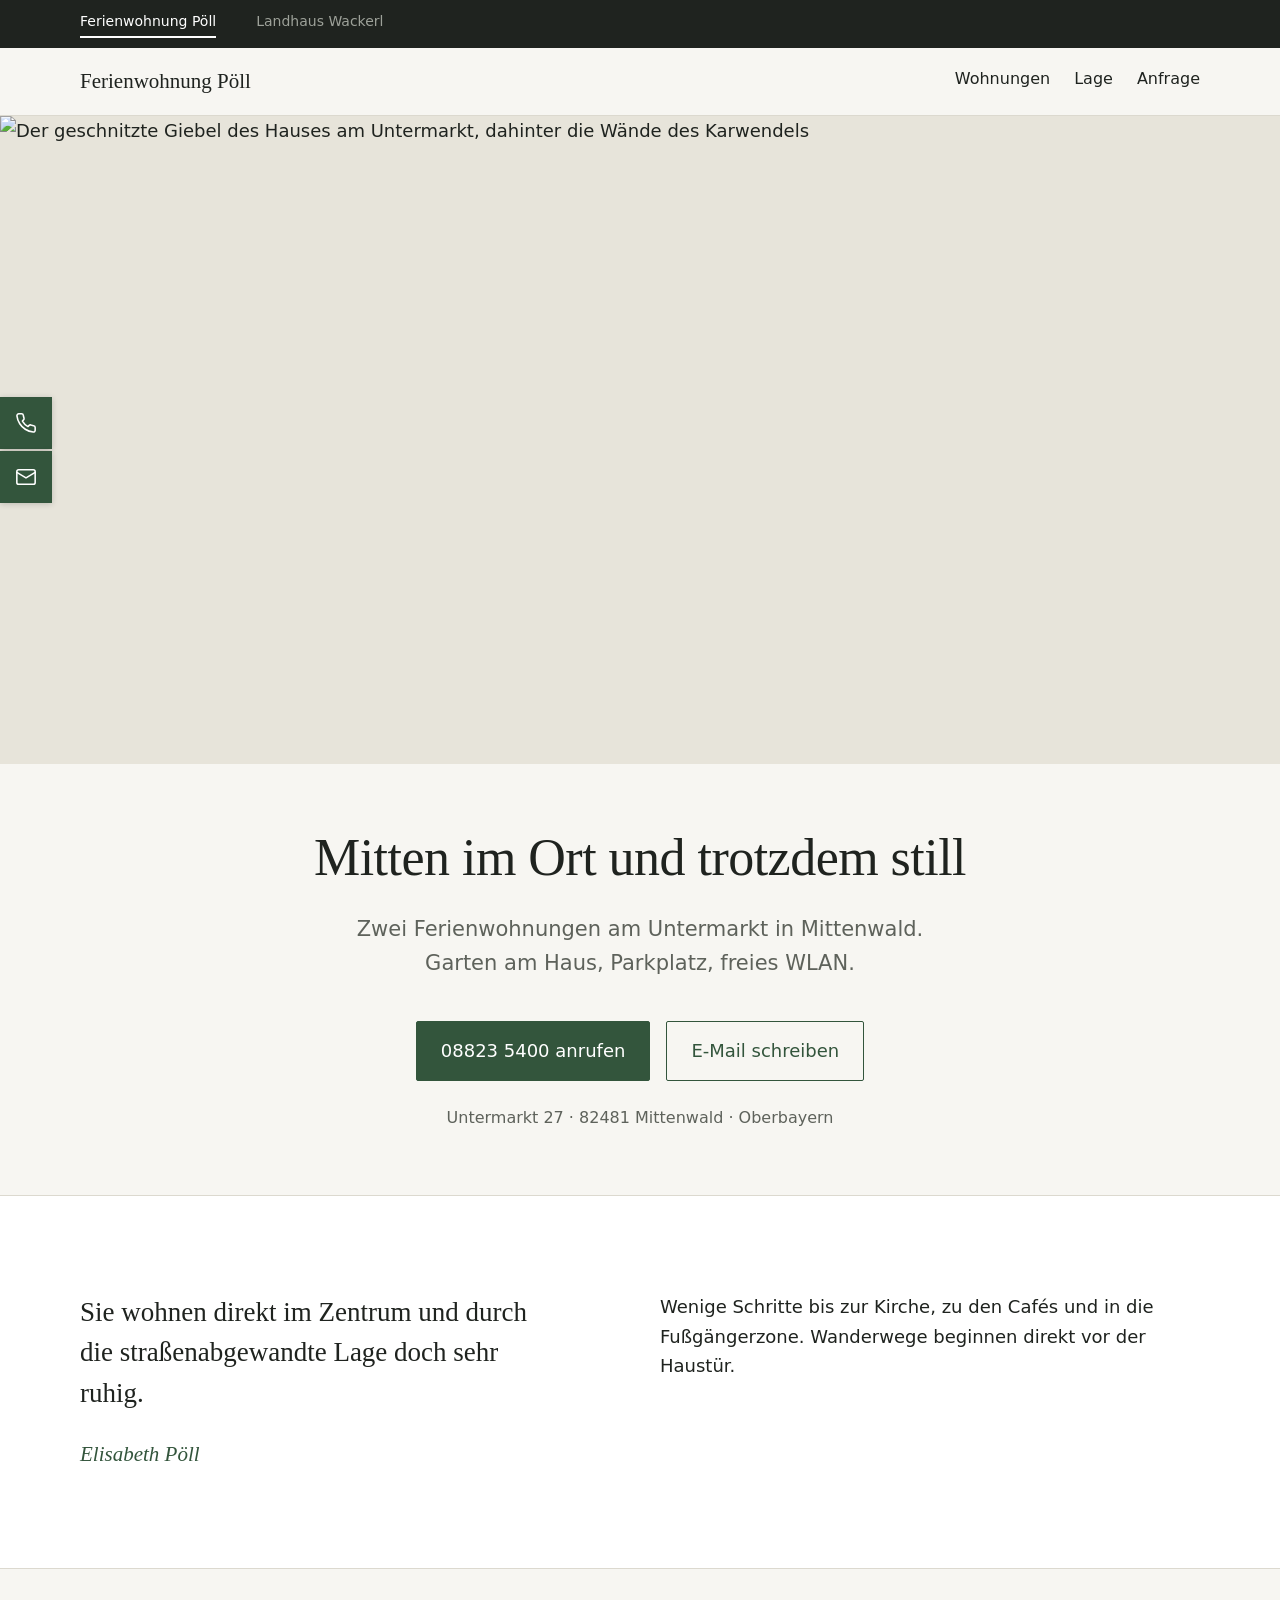
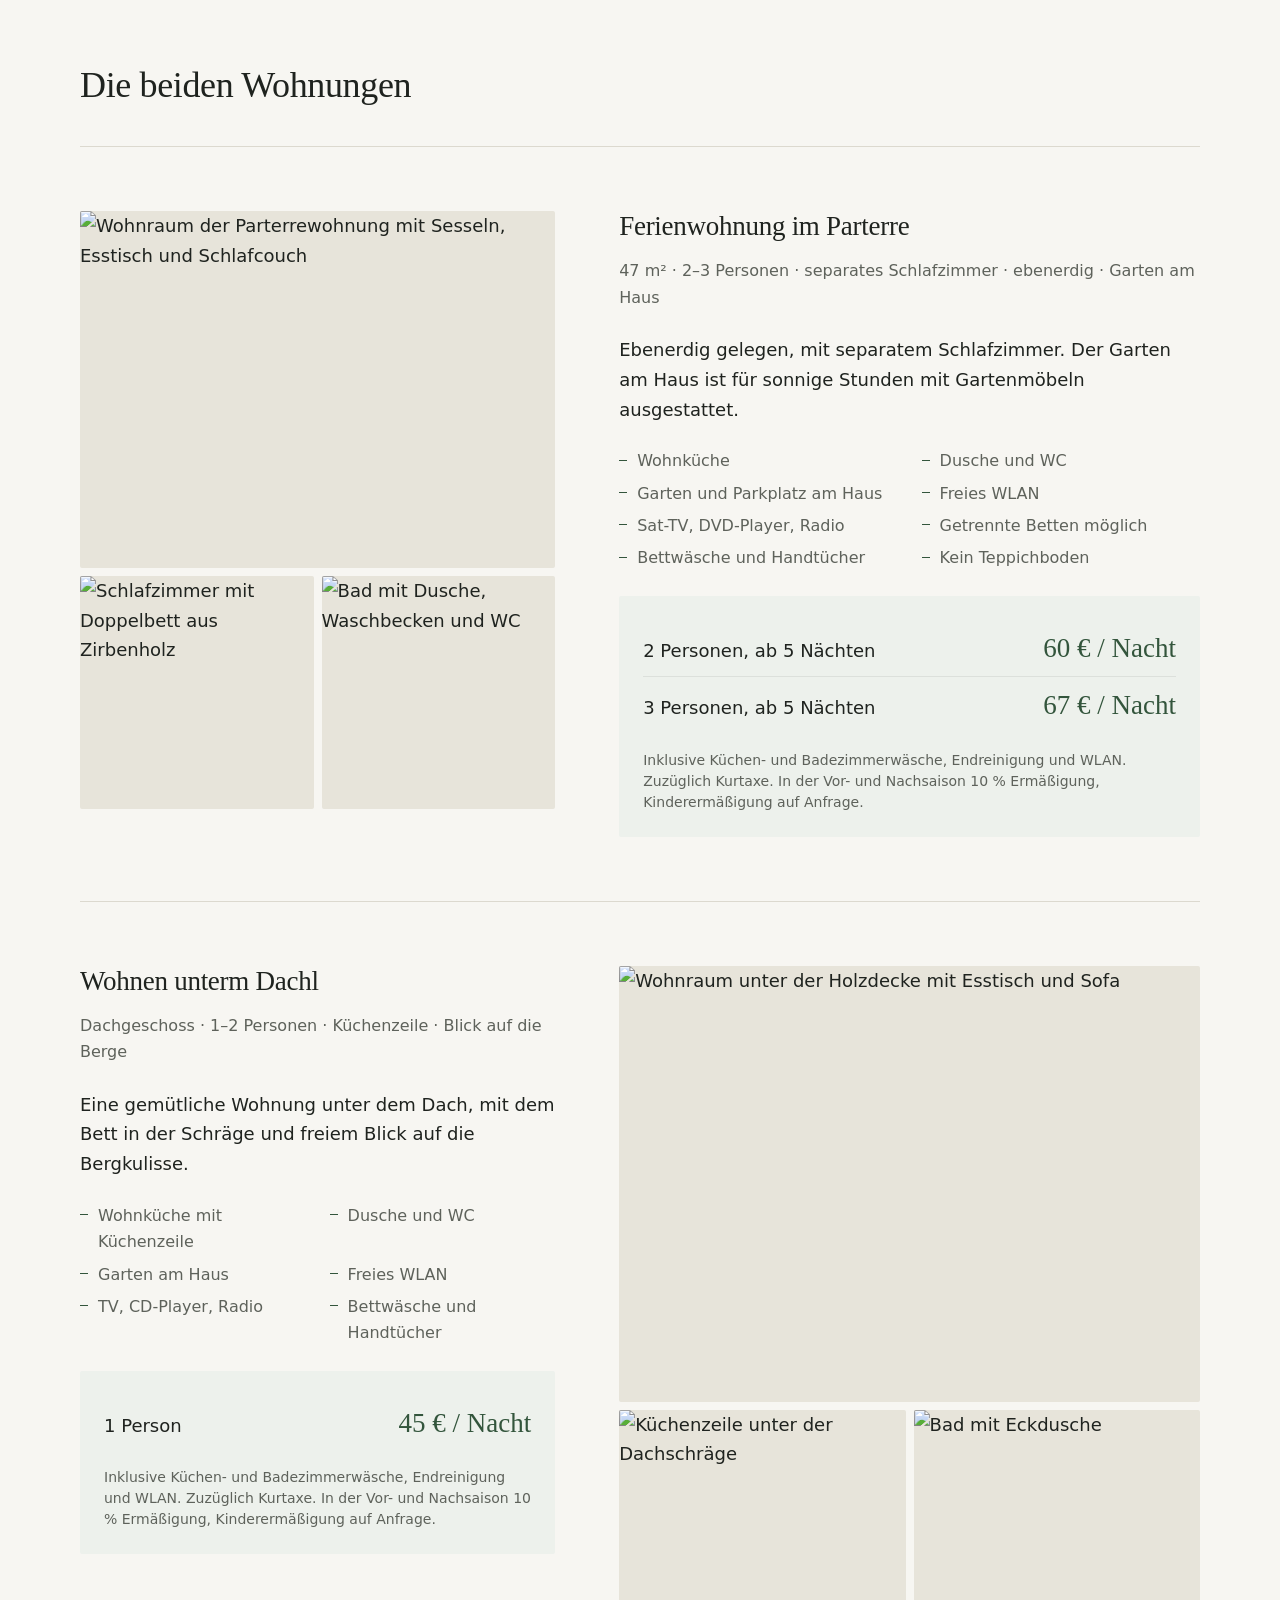
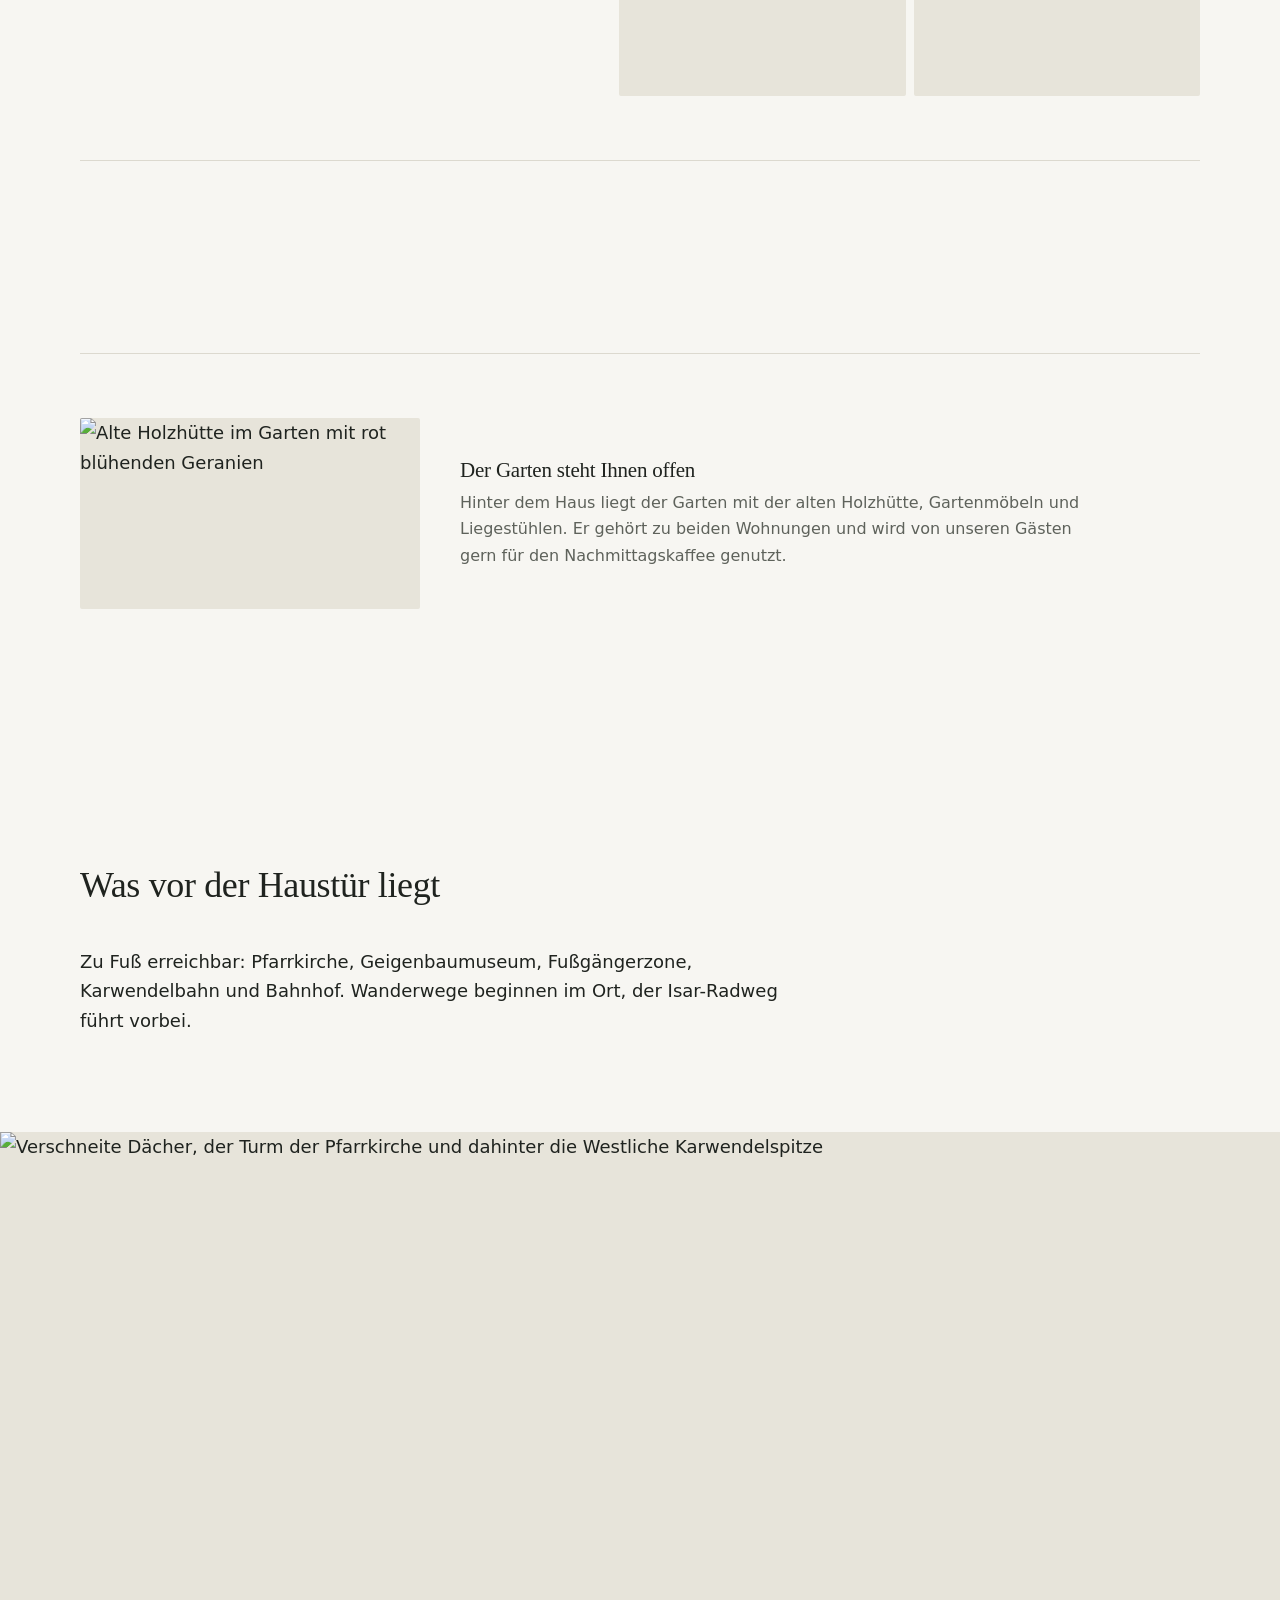
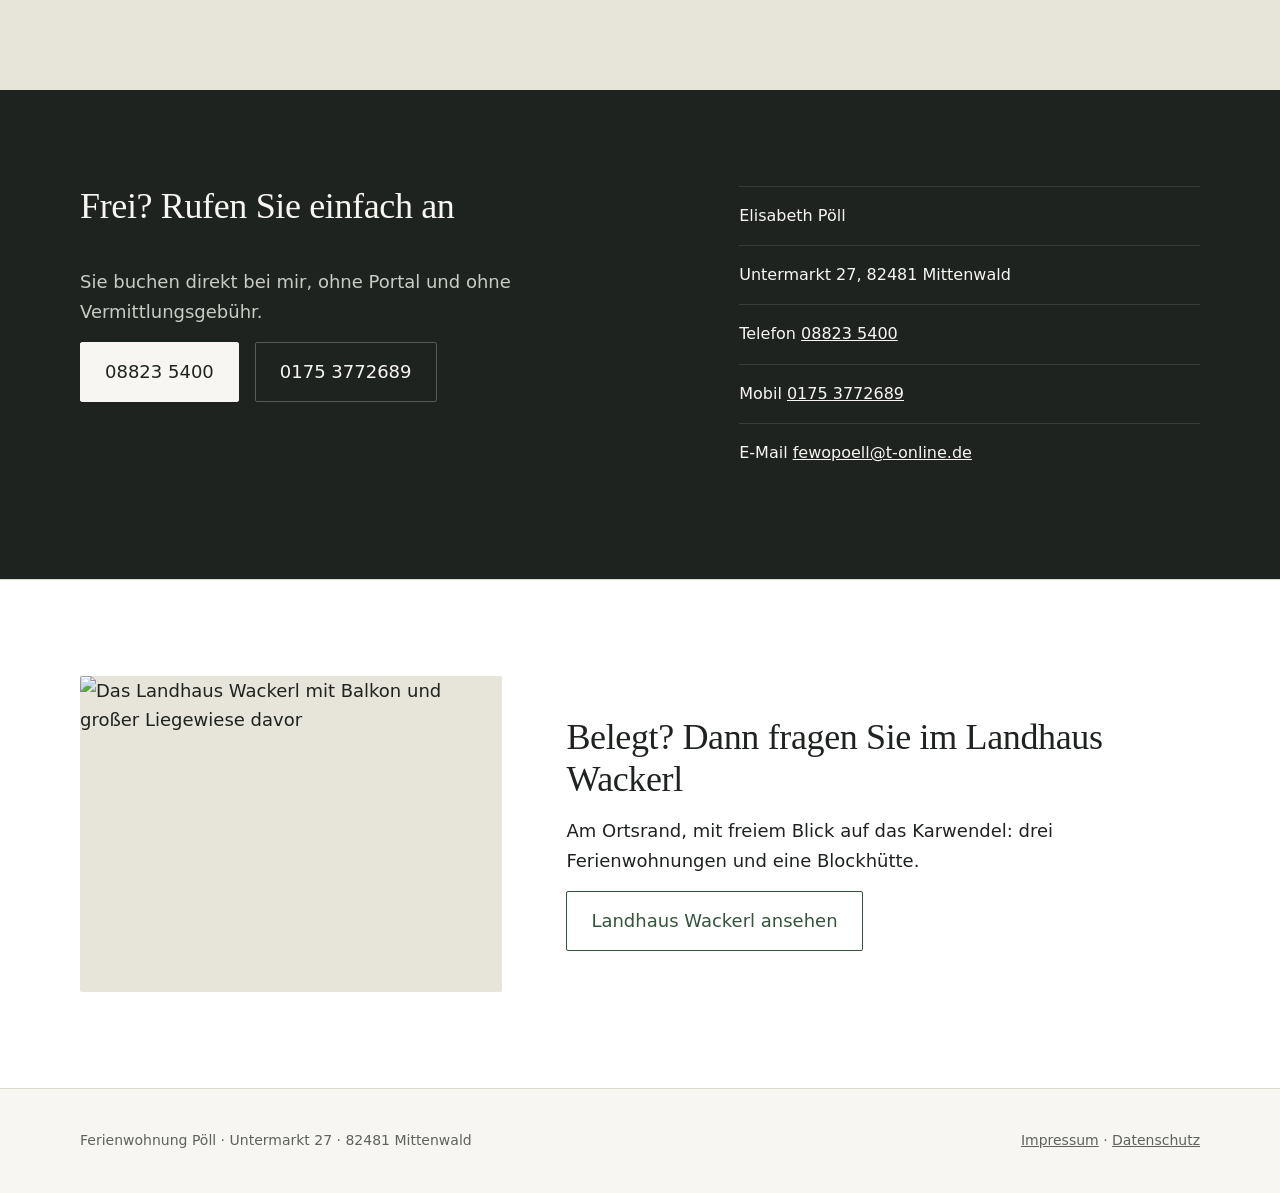
==== index.html @ 7b58bfd2 "Add files via upload" ====
<!DOCTYPE html>
<html lang="de" data-haus="poell">
<head>
<meta charset="utf-8">
<meta name="viewport" content="width=device-width, initial-scale=1">
<!-- Testversion auf GitHub Pages: haelt die Seite aus Google raus.
     Diese Zeile beim echten Livegang loeschen. -->
<meta name="robots" content="noindex, nofollow">
<title>Ferienwohnung Pöll – Ferienwohnung und Appartement im Zentrum von Mittenwald</title>
<meta name="description" content="Zwei Ferienwohnungen direkt am Untermarkt in Mittenwald. Ruhige Lage, wenige Schritte zur Fußgängerzone. Ab 45 € pro Nacht, direkt bei der Vermieterin buchen.">

<link rel="canonical" href="https://www.ferienwohnung-poell.de/">
<meta name="theme-color" content="#33553C">

<link rel="icon" href="favicon.svg" type="image/svg+xml">
<link rel="apple-touch-icon" href="apple-touch-icon.png">

<!-- Vorschau beim Teilen des Links (WhatsApp, E-Mail, soziale Netze).
     Die Adressen zeigen auf die spätere Livedomain. Solange die Seite nur
     testweise auf GitHub liegt, wird das Vorschaubild noch nicht geladen. -->
<meta property="og:type" content="website">
<meta property="og:locale" content="de_DE">
<meta property="og:site_name" content="Ferienwohnung Pöll">
<meta property="og:title" content="Ferienwohnung Pöll – Mittenwald">
<meta property="og:description" content="Zwei Ferienwohnungen direkt am Untermarkt in Mittenwald. Ruhige Lage, wenige Schritte zur Fußgängerzone. Ab 45 € pro Nacht, direkt bei der Vermieterin buchen.">
<meta property="og:url" content="https://www.ferienwohnung-poell.de/">
<meta property="og:image" content="https://www.ferienwohnung-poell.de/vorschau-poell.jpg">
<meta property="og:image:width" content="1200">
<meta property="og:image:height" content="630">
<meta property="og:image:alt" content="Das Haus am Untermarkt mit Blumenbalkon vor dem Karwendel">
<meta name="twitter:card" content="summary_large_image">

<link rel="stylesheet" href="style.css">

<script type="application/ld+json">
{
  "@context": "https://schema.org",
  "@type": "LodgingBusiness",
  "name": "Ferienwohnung Pöll",
  "url": "https://www.ferienwohnung-poell.de/",
  "image": "https://www.ferienwohnung-poell.de/vorschau-poell.jpg",
  "description": "Zwei Ferienwohnungen im Zentrum von Mittenwald.",
  "telephone": "+49 8823 5400",
  "email": "fewopoell@t-online.de",
  "address": {
    "@type": "PostalAddress",
    "streetAddress": "Untermarkt 27",
    "postalCode": "82481",
    "addressLocality": "Mittenwald",
    "addressRegion": "Bayern",
    "addressCountry": "DE"
  },
  "priceRange": "45–67 €",
  "numberOfRooms": 2,
  "amenityFeature": [
    {
      "@type": "LocationFeatureSpecification",
      "name": "WLAN",
      "value": true
    },
    {
      "@type": "LocationFeatureSpecification",
      "name": "Parkplatz",
      "value": true
    },
    {
      "@type": "LocationFeatureSpecification",
      "name": "Garten",
      "value": true
    }
  ]
}
</script>
</head>
<body>

<a class="sprunglink" href="#inhalt">Zum Inhalt springen</a>

<!-- ===== Auswahl der beiden Häuser ===== -->
<div class="haeuser">
  <nav class="inhalt haeuser__zeile" aria-label="Haus wählen">
    <a href="./" aria-current="page">Ferienwohnung Pöll</a>
    <a href="landhaus-wackerl.html">Landhaus Wackerl</a>
  </nav>
</div>

<!-- ===== Kopf ===== -->
<header class="kopf">
  <div class="inhalt kopf__zeile">
    <a class="marke" href="./">Ferienwohnung Pöll</a>
    <nav class="navi" aria-label="Seitenbereiche">
      <a href="#wohnungen">Wohnungen</a>
      <a href="#lage">Lage</a>
      <a href="#anfrage">Anfrage</a>
    </nav>
  </div>
</header>

<main id="inhalt">

<!-- ===== Auftakt ===== -->
<figure class="buehne">
  <img src="bilder/haus-poell.jpg" alt="Der geschnitzte Giebel des Hauses am Untermarkt, dahinter die Wände des Karwendels" fetchpriority="high">
</figure>

<section class="auftakt inhalt">
  <h1>Mitten im Ort und trotzdem still</h1>
  <p class="auftakt__unterzeile">Zwei Ferienwohnungen am Untermarkt in Mittenwald. Garten am Haus, Parkplatz, freies WLAN.</p>

  <div class="knopfzeile knopfzeile--mitte">
    <a class="knopf knopf--voll" href="tel:+4988235400">08823 5400 anrufen</a>
    <a class="knopf knopf--leer" href="mailto:fewopoell@t-online.de">E-Mail schreiben</a>
  </div>

  <span class="auftakt__ort">Untermarkt 27 · 82481 Mittenwald · Oberbayern</span>
</section>

<!-- ===== Begrüßung ===== -->
<section class="gruss">
  <div class="inhalt gruss__raster">
    <div>
      <p class="gruss__text">Sie wohnen direkt im Zentrum und durch die
      straßenabgewandte Lage doch sehr ruhig.</p>
      <p class="gruss__signatur">Elisabeth Pöll</p>
    </div>
    <div>
      <p>Wenige Schritte bis zur Kirche, zu den Cafés und in die Fußgängerzone.
      Wanderwege beginnen direkt vor der Haustür.</p>
    </div>
  </div>
</section>

<!-- ===== Wohnungen ===== -->
<section id="wohnungen" class="inhalt">
  <h2 class="abschnitt-titel">Die beiden Wohnungen</h2>

  <article class="wohnung">
    <div class="wohnung__bild">
      <figure class="bild bild--quer">
        <img src="bilder/fewo-1.jpg" alt="Wohnraum der Parterrewohnung mit Sesseln, Esstisch und Schlafcouch" loading="lazy">
      </figure>
      <div class="galerie__klein">
        <figure class="bild bild--quad">
          <img src="bilder/fewo-2.jpg" alt="Schlafzimmer mit Doppelbett aus Zirbenholz" loading="lazy">
        </figure>
        <figure class="bild bild--quad">
          <img src="bilder/fewo-3.jpg" alt="Bad mit Dusche, Waschbecken und WC" loading="lazy">
        </figure>
      </div>
    </div>
    <div>
      <h3>Ferienwohnung im Parterre</h3>
      <p class="wohnung__eckdaten">47 m² · 2–3 Personen · separates Schlafzimmer ·
      ebenerdig · Garten am Haus</p>

      <p>Ebenerdig gelegen, mit separatem Schlafzimmer. Der Garten am Haus ist
      für sonnige Stunden mit Gartenmöbeln ausgestattet.</p>

      <ul class="ausstattung">
        <li>Wohnküche</li>
        <li>Dusche und WC</li>
        <li>Garten und Parkplatz am Haus</li>
        <li>Freies WLAN</li>
        <li>Sat-TV, DVD-Player, Radio</li>
        <li>Getrennte Betten möglich</li>
        <li>Bettwäsche und Handtücher</li>
        <li>Kein Teppichboden</li>
      </ul>

      <div class="preis">
        <div class="preis__zeile">
          <span>2 Personen, ab 5 Nächten</span>
          <span class="preis__wert">60 € / Nacht</span>
        </div>
        <div class="preis__zeile">
          <span>3 Personen, ab 5 Nächten</span>
          <span class="preis__wert">67 € / Nacht</span>
        </div>
        <p class="preis__hinweis">Inklusive Küchen- und Badezimmerwäsche, Endreinigung
        und WLAN. Zuzüglich Kurtaxe. In der Vor- und Nachsaison 10 % Ermäßigung,
        Kinderermäßigung auf Anfrage.</p>
      </div>
    </div>
  </article>

  <article class="wohnung wohnung--gedreht">
    <div class="wohnung__bild">
      <figure class="bild bild--quer">
        <img src="bilder/appartement-1.jpg" alt="Wohnraum unter der Holzdecke mit Esstisch und Sofa" loading="lazy">
      </figure>
      <div class="galerie__klein">
        <figure class="bild bild--quad">
          <img src="bilder/appartement-2.jpg" alt="Küchenzeile unter der Dachschräge" loading="lazy">
        </figure>
        <figure class="bild bild--quad">
          <img src="bilder/appartement-3.jpg" alt="Bad mit Eckdusche" loading="lazy">
        </figure>
      </div>
    </div>
    <div>
      <h3>Wohnen unterm Dachl</h3>
      <p class="wohnung__eckdaten">Dachgeschoss · 1–2 Personen · Küchenzeile ·
      Blick auf die Berge</p>

      <p>Eine gemütliche Wohnung unter dem Dach, mit dem Bett in der Schräge und
      freiem Blick auf die Bergkulisse.</p>

      <ul class="ausstattung">
        <li>Wohnküche mit Küchenzeile</li>
        <li>Dusche und WC</li>
        <li>Garten am Haus</li>
        <li>Freies WLAN</li>
        <li>TV, CD-Player, Radio</li>
        <li>Bettwäsche und Handtücher</li>
      </ul>

      <div class="preis">
        <div class="preis__zeile">
          <span>1 Person</span>
          <span class="preis__wert">45 € / Nacht</span>
        </div>
        <p class="preis__hinweis">Inklusive Küchen- und Badezimmerwäsche, Endreinigung
        und WLAN. Zuzüglich Kurtaxe. In der Vor- und Nachsaison 10 % Ermäßigung,
        Kinderermäßigung auf Anfrage.</p>
      </div>
    </div>
  </article>
</section>

<section class="inhalt">
  <div class="notiz">
    <figure class="bild bild--breit">
      <img src="bilder/garten-huette.jpg" alt="Alte Holzhütte im Garten mit rot blühenden Geranien" loading="lazy">
    </figure>
    <div>
      <h3>Der Garten steht Ihnen offen</h3>
      <p>Hinter dem Haus liegt der Garten mit der alten Holzhütte, Gartenmöbeln
      und Liegestühlen. Er gehört zu beiden Wohnungen und wird von unseren
      Gästen gern für den Nachmittagskaffee genutzt.</p>
    </div>
  </div>
</section>

<!-- ===== Lage ===== -->
<section id="lage" class="inhalt">
  <h2 class="abschnitt-titel">Was vor der Haustür liegt</h2>
  <p>Zu Fuß erreichbar: Pfarrkirche, Geigenbaumuseum, Fußgängerzone,
  Karwendelbahn und Bahnhof. Wanderwege beginnen im Ort, der Isar-Radweg
  führt vorbei.</p>
</section>

<figure class="band">
  <img src="bilder/mittenwald-winter.jpg" alt="Verschneite Dächer, der Turm der Pfarrkirche und dahinter die Westliche Karwendelspitze" loading="lazy">
</figure>

<!-- ===== Anfrage ===== -->
<section id="anfrage" class="anfrage">
  <div class="inhalt anfrage__raster">
    <div>
      <h2 class="abschnitt-titel">Frei? Rufen Sie einfach an</h2>
      <p>Sie buchen direkt bei mir, ohne Portal und ohne Vermittlungsgebühr.</p>
      <div class="knopfzeile">
        <a class="knopf knopf--voll" href="tel:+4988235400">08823 5400</a>
        <a class="knopf knopf--leer" href="tel:+491753772689">0175 3772689</a>
      </div>
    </div>
    <ul class="kontaktliste">
      <li>Elisabeth Pöll</li>
      <li>Untermarkt 27, 82481 Mittenwald</li>
      <li>Telefon <a href="tel:+4988235400">08823 5400</a></li>
      <li>Mobil <a href="tel:+491753772689">0175 3772689</a></li>
      <li>E-Mail <a href="mailto:fewopoell@t-online.de">fewopoell@t-online.de</a></li>
    </ul>
  </div>
</section>

<!-- ===== Das andere Haus ===== -->
<section class="nachbar">
  <div class="inhalt nachbar__raster">
    <figure class="bild bild--quer">
      <img src="bilder/wackerl-aussen.jpg" alt="Das Landhaus Wackerl mit Balkon und großer Liegewiese davor">
    </figure>
    <div>
      <h2>Belegt? Dann fragen Sie im Landhaus Wackerl</h2>
      <p>Am Ortsrand, mit freiem Blick auf das Karwendel: drei Ferienwohnungen
      und eine Blockhütte.</p>
      <p><a class="knopf knopf--leer" href="landhaus-wackerl.html">Landhaus Wackerl ansehen</a></p>
    </div>
  </div>
</section>

</main>

<footer class="fuss">
  <div class="inhalt fuss__zeile">
    <span>Ferienwohnung Pöll · Untermarkt 27 · 82481 Mittenwald</span>
    <span>
      <a href="impressum.html">Impressum</a> ·
      <a href="datenschutz.html">Datenschutz</a>
    </span>
  </div>
</footer>

<div class="schnellkontakt">
  <a href="tel:+4988235400" aria-label="Anrufen: 08823 5400"><svg viewBox="0 0 24 24" fill="none" stroke="currentColor" stroke-width="1.7" stroke-linecap="round" stroke-linejoin="round" aria-hidden="true"><path d="M22 16.9v3a2 2 0 0 1-2.2 2 19.8 19.8 0 0 1-8.6-3.1 19.5 19.5 0 0 1-6-6A19.8 19.8 0 0 1 2.1 4.2 2 2 0 0 1 4.1 2h3a2 2 0 0 1 2 1.7c.1 1 .4 1.9.7 2.8a2 2 0 0 1-.5 2.1L8.1 9.9a16 16 0 0 0 6 6l1.3-1.3a2 2 0 0 1 2.1-.4c.9.3 1.8.6 2.8.7a2 2 0 0 1 1.7 2z"/></svg></a>
  <a href="mailto:fewopoell@t-online.de" aria-label="E-Mail schreiben an fewopoell@t-online.de"><svg viewBox="0 0 24 24" fill="none" stroke="currentColor" stroke-width="1.7" stroke-linecap="round" stroke-linejoin="round" aria-hidden="true"><rect x="2" y="4" width="20" height="16" rx="2"/><path d="m2 7 10 6 10-6"/></svg></a>
</div>

</body>
</html>
---- style.css ----
/* ==========================================================================
   Schriften — liegen auf dem eigenen Server.
   Bewusst NICHT über Google Fonts eingebunden: das würde bei jedem Aufruf
   die IP-Adresse der Besucher an Google übertragen und ist in Deutschland
   abmahnfähig (LG München I, Az. 3 O 17493/20).
   ========================================================================== */

@font-face {
  font-family: "Newsreader";
  font-style: normal;
  font-weight: 400;
  font-display: swap;
  src: url("schriften/newsreader-latin-400-normal.woff2") format("woff2");
}

@font-face {
  font-family: "Newsreader";
  font-style: normal;
  font-weight: 500;
  font-display: swap;
  src: url("schriften/newsreader-latin-500-normal.woff2") format("woff2");
}

@font-face {
  font-family: "Newsreader";
  font-style: italic;
  font-weight: 400;
  font-display: swap;
  src: url("schriften/newsreader-latin-400-italic.woff2") format("woff2");
}

@font-face {
  font-family: "Karla";
  font-style: normal;
  font-weight: 400;
  font-display: swap;
  src: url("schriften/karla-latin-400-normal.woff2") format("woff2");
}

@font-face {
  font-family: "Karla";
  font-style: normal;
  font-weight: 500;
  font-display: swap;
  src: url("schriften/karla-latin-500-normal.woff2") format("woff2");
}

/* ==========================================================================
   Ferienwohnung Pöll  ·  Landhaus Wackerl
   Gemeinsames Stylesheet für beide Häuser.

   ALLE Farben, Schriften und Abstände stehen im :root-Block.
   Willst du etwas ändern, änderst du es HIER und nirgends sonst.
   ========================================================================== */

:root {
  /* ---- FARBEN ---------------------------------------------------------- */
  --papier:        #F7F6F2;   /* Seitenhintergrund, wie heller Kalkputz     */
  --flaeche:       #FFFFFF;   /* abgesetzte Blöcke, Preiskarten            */
  --tinte:         #1F231F;   /* Überschriften, Fließtext                  */
  --tinte-leise:   #5E625B;   /* Bildunterschriften, Nebeninfos            */
  --linie:         #DCD9CF;   /* Trennlinien, Rahmen                       */
  --bild-leer:     #E7E4DA;   /* Fläche, solange ein Bild fehlt            */
  --weiss:         #FFFFFF;   /* Schrift auf farbigem Grund                */

  /* Farben für die dunklen Bereiche: Häuserleiste, Anfrage, Fuß */
  --dunkel-text:   #C9CCC5;   /* Fließtext auf dunklem Grund               */
  --dunkel-leise:  #9DA199;   /* inaktiver Link in der Häuserleiste        */
  --dunkel-linie:  #383D37;   /* Trennlinien auf dunklem Grund             */
  --dunkel-rahmen: #565B54;   /* Rahmen auf dunklem Grund                  */
  --dunkel-flaeche:#2C302B;   /* Hover-Fläche auf dunklem Grund            */

  /* Farben für die Lückenhinweise in Impressum und Datenschutz */
  --hinweis:       #FDF3D6;
  --hinweis-linie: #B8860B;

  /* Akzent: wird pro Haus überschrieben, siehe unten */
  --akzent:        #33553C;   /* Pöll: Tannengrün                          */
  --akzent-hell:   #EDF1EC;

  /* ---- TYPOGRAFIE ------------------------------------------------------ */
  --schrift-titel: "Newsreader", Georgia, serif;
  --schrift-text:  "Karla", system-ui, sans-serif;

  --groesse-xs:  0.875rem;  /* 14 px */
  --groesse-s:   1rem;      /* 16 px */
  --groesse-m:   1.125rem;  /* 18 px */
  --groesse-l:   1.3125rem; /* 21 px */
  --groesse-xl:  1.6875rem; /* 27 px */
  --groesse-2xl: 2.25rem;   /* 36 px */
  --groesse-3xl: 3.25rem;   /* 52 px */

  /* ---- ABSTÄNDE (Vielfache von 8) -------------------------------------- */
  --raum-1:  8px;
  --raum-2:  16px;
  --raum-3:  24px;
  --raum-4:  40px;
  --raum-5:  64px;
  --raum-6:  96px;
  --raum-7: 128px;

  /* ---- LAYOUT ---------------------------------------------------------- */
  --inhalt:      1120px;
  --textbreite:  62ch;
  --radius:      2px;
}

/* Landhaus Wackerl bekommt dieselbe Gestaltung, nur ein anderes Rot.
   Dafür steht im HTML: <html lang="de" data-haus="wackerl">            */
:root[data-haus="wackerl"] {
  --akzent:      #8C2B22;   /* Wackerl: Lüftlmalerei-Rot */
  --akzent-hell: #F5EBE9;
}


/* ==========================================================================
   Grundlagen
   ========================================================================== */

*, *::before, *::after { box-sizing: border-box; }

html { scroll-behavior: smooth; }

body {
  margin: 0;
  background: var(--papier);
  color: var(--tinte);
  font-family: var(--schrift-text);
  font-size: var(--groesse-m);
  line-height: 1.65;
  -webkit-font-smoothing: antialiased;
}

img { max-width: 100%; height: auto; display: block; }

h1, h2, h3 {
  font-family: var(--schrift-titel);
  font-weight: 400;
  line-height: 1.15;
  margin: 0;
  letter-spacing: -0.01em;
}

p { margin: 0 0 var(--raum-2); max-width: var(--textbreite); }
p:last-child { margin-bottom: 0; }

a { color: var(--akzent); }

a:focus-visible,
button:focus-visible {
  outline: 2px solid var(--akzent);
  outline-offset: 3px;
}

.inhalt {
  width: min(100% - 2 * var(--raum-3), var(--inhalt));
  margin-inline: auto;
}

section { padding-block: var(--raum-6); }

.abschnitt-titel {
  font-size: var(--groesse-2xl);
  margin-bottom: var(--raum-4);
}


/* ==========================================================================
   Häuser-Wechsler — das verbindende Element beider Seiten
   ========================================================================== */

.haeuser {
  background: var(--tinte);
  color: var(--papier);
  font-size: var(--groesse-xs);
}

.haeuser__zeile {
  display: flex;
  flex-wrap: wrap;
  align-items: baseline;
  gap: var(--raum-1) var(--raum-4);
  padding-block: 10px;
}

.haeuser a {
  color: var(--dunkel-leise);
  text-decoration: none;
  padding-bottom: 3px;
  border-bottom: 2px solid transparent;
}

.haeuser a:hover { color: var(--papier); }

.haeuser a[aria-current="page"] {
  color: var(--weiss);
  border-bottom-color: currentColor;
}


/* ==========================================================================
   Kopf und Navigation
   ========================================================================== */

.kopf {
  position: sticky;
  top: 0;
  z-index: 10;
  background: color-mix(in srgb, var(--papier) 92%, transparent);
  backdrop-filter: blur(8px);
  border-bottom: 1px solid var(--linie);
}

.kopf__zeile {
  display: flex;
  flex-wrap: wrap;
  align-items: center;
  justify-content: space-between;
  gap: var(--raum-2);
  padding-block: var(--raum-2);
}

.marke {
  font-family: var(--schrift-titel);
  font-size: var(--groesse-l);
  text-decoration: none;
  color: var(--tinte);
}

.navi {
  display: flex;
  flex-wrap: wrap;
  gap: var(--raum-3);
  font-size: var(--groesse-s);
}

.navi a {
  color: var(--tinte);
  text-decoration: none;
  padding-bottom: 3px;
  border-bottom: 1px solid transparent;
}

.navi a:hover { border-bottom-color: var(--akzent); }

/* Direktkontakt: feste Kacheln am linken Rand statt im Kopf.
   Dadurch bleibt die Kopfzeile auf dem Handy schmal, und Anrufen ist
   von jeder Stelle der Seite aus einen Fingertipp entfernt. */
.schnellkontakt {
  position: fixed;
  left: 0;
  top: 50%;
  transform: translateY(-50%);
  z-index: 20;
  display: flex;
  flex-direction: column;
  gap: 2px;
}

.schnellkontakt a {
  display: flex;
  align-items: center;
  justify-content: center;
  width: 52px;
  height: 52px;
  background: var(--akzent);
  color: var(--weiss);
  box-shadow: 0 1px 6px rgba(0, 0, 0, 0.18);
}

.schnellkontakt a:hover { background: var(--tinte); }

.schnellkontakt svg { width: 22px; height: 22px; }

@media (max-width: 480px) {
  .schnellkontakt a { width: 46px; height: 46px; }
  .schnellkontakt svg { width: 20px; height: 20px; }
}


/* ==========================================================================
   Auftakt — großes Bild über die volle Breite, Text zentriert darunter
   ========================================================================== */

/* Das Bild bricht bewusst aus der Inhaltsbreite aus und läuft randlos. */
.buehne {
  margin: 0;
  width: 100%;
  aspect-ratio: 4 / 5;          /* hochformatig auf dem Handy */
  background: var(--bild-leer);
  overflow: hidden;
}

.buehne img { width: 100%; height: 100%; object-fit: cover; }

/* Vollbreites Zwischenbild innerhalb der Seite */
.band {
  margin: 0;
  width: 100%;
  aspect-ratio: 3 / 2;
  background: var(--bild-leer);
  overflow: hidden;
}

.band img { width: 100%; height: 100%; object-fit: cover; }

@media (min-width: 700px) { .band { aspect-ratio: 16 / 9; max-height: 62vh; } }

@media (min-width: 700px) {
  .buehne { aspect-ratio: 16 / 9; max-height: 72vh; }
}

.auftakt {
  padding-block: var(--raum-5) var(--raum-5);
  text-align: center;
}

.auftakt h1 {
  font-size: var(--groesse-2xl);
  margin-bottom: var(--raum-3);
}

@media (min-width: 700px) {
  .auftakt h1 { font-size: var(--groesse-3xl); }
}

.auftakt__unterzeile {
  font-size: var(--groesse-l);
  color: var(--tinte-leise);
  margin: 0 auto var(--raum-4);
  max-width: 46ch;
}

.knopfzeile--mitte { justify-content: center; }

.auftakt__ort {
  display: block;
  font-size: var(--groesse-s);
  color: var(--tinte-leise);
  margin-top: var(--raum-3);
}


/* ==========================================================================
   Bildrahmen — hält seine Form, auch wenn noch kein Bild da ist
   ========================================================================== */

.bild {
  margin: 0;
  background: var(--bild-leer);
  border-radius: var(--radius);
  overflow: hidden;
}

.bild img { width: 100%; height: 100%; object-fit: cover; }

.bild--hoch  { aspect-ratio: 3 / 4; }
.bild--quer  { aspect-ratio: 4 / 3; }
.bild--breit { aspect-ratio: 16 / 9; }
.bild--quad  { aspect-ratio: 1 / 1; }

/* Galerie je Wohnung: ein großes Bild, darunter eine Reihe kleiner.
   Die Kleinbilder liegen in einer eigenen Zeile, damit sie auf dem Handy
   nebeneinander bleiben statt untereinander zu rutschen.               */
.galerie__klein {
  display: grid;
  grid-template-columns: repeat(auto-fit, minmax(140px, 1fr));
  gap: var(--raum-1);
  margin-top: var(--raum-1);
}

.galerie__klein .bild { cursor: zoom-in; }

/* Nur ein Kleinbild vorhanden: feste Dreierteilung, damit es nicht
   über die ganze Breite gezogen wird. */
.galerie__klein--eins { grid-template-columns: repeat(3, 1fr); }

.bildzeile {
  display: grid;
  grid-template-columns: repeat(auto-fit, minmax(220px, 1fr));
  gap: var(--raum-2);
}


/* ==========================================================================
   Kontakt-Schaltflächen
   ========================================================================== */

.knopfzeile {
  display: flex;
  flex-wrap: wrap;
  gap: var(--raum-2);
  margin-bottom: var(--raum-3);
}

.knopf {
  display: inline-block;
  padding: 14px var(--raum-3);
  font-family: var(--schrift-text);
  font-size: var(--groesse-m);
  text-decoration: none;
  border-radius: var(--radius);
  border: 1px solid var(--akzent);
}

.knopf--voll {
  background: var(--akzent);
  color: var(--weiss);
}

.knopf--voll:hover { background: var(--tinte); border-color: var(--tinte); }

.knopf--leer { background: transparent; color: var(--akzent); }
.knopf--leer:hover { background: var(--akzent-hell); }


/* ==========================================================================
   Begrüßung
   ========================================================================== */

.gruss {
  background: var(--flaeche);
  border-block: 1px solid var(--linie);
}

.gruss__text {
  font-family: var(--schrift-titel);
  font-size: var(--groesse-xl);
  line-height: 1.5;
  max-width: 34ch;
}

.gruss__raster {
  display: grid;
  grid-template-columns: 1fr;
  gap: var(--raum-4);
}

@media (min-width: 900px) {
  .gruss__raster { grid-template-columns: 1fr 1fr; align-items: start; }
}

.gruss__signatur {
  font-family: var(--schrift-titel);
  font-style: italic;
  font-size: var(--groesse-l);
  color: var(--akzent);
  margin-top: var(--raum-3);
}


/* ==========================================================================
   Wohnungen
   ========================================================================== */

.wohnung {
  display: grid;
  grid-template-columns: 1fr;
  gap: var(--raum-4);
  padding-block: var(--raum-5);
  border-top: 1px solid var(--linie);
}

.wohnung:last-of-type { border-bottom: 1px solid var(--linie); }

@media (min-width: 900px) {
  .wohnung { grid-template-columns: 0.9fr 1.1fr; gap: var(--raum-5); }
  .wohnung--gedreht .wohnung__bild { order: 2; }
}

.wohnung h3 {
  font-size: var(--groesse-xl);
  margin-bottom: var(--raum-2);
}

.wohnung__eckdaten {
  font-size: var(--groesse-s);
  color: var(--tinte-leise);
  margin-bottom: var(--raum-3);
}

.ausstattung {
  list-style: none;
  margin: var(--raum-3) 0 0;
  padding: 0;
  display: grid;
  grid-template-columns: repeat(auto-fit, minmax(180px, 1fr));
  gap: 6px var(--raum-3);
  font-size: var(--groesse-s);
  color: var(--tinte-leise);
}

.ausstattung li { padding-left: 18px; position: relative; }

.ausstattung li::before {
  content: "";
  position: absolute;
  left: 0;
  top: 0.7em;
  width: 8px;
  height: 1px;
  background: var(--akzent);
}

/* Preis — die wichtigste Zahl der Seite, deshalb bekommt sie Raum */
.preis {
  margin-top: var(--raum-3);
  padding: var(--raum-3);
  background: var(--akzent-hell);
  border-radius: var(--radius);
}

.preis__zeile {
  display: flex;
  flex-wrap: wrap;
  align-items: baseline;
  justify-content: space-between;
  gap: var(--raum-1);
  padding-block: 6px;
}

.preis__zeile + .preis__zeile { border-top: 1px solid rgba(0, 0, 0, 0.07); }

.preis__wert {
  font-family: var(--schrift-titel);
  font-size: var(--groesse-xl);
  color: var(--akzent);
  white-space: nowrap;
}

.preis__hinweis {
  margin-top: var(--raum-2);
  font-size: var(--groesse-xs);
  color: var(--tinte-leise);
  line-height: 1.5;
}


/* ==========================================================================
   Leistungen
   ========================================================================== */

.leistungen__raster {
  display: grid;
  grid-template-columns: 1fr;
  gap: var(--raum-4);
}

@media (min-width: 760px) {
  .leistungen__raster { grid-template-columns: 1fr 1fr; }
}

.leistungen h3 {
  font-size: var(--groesse-l);
  margin-bottom: var(--raum-2);
}


/* ==========================================================================
   Anfrage
   ========================================================================== */

.anfrage {
  background: var(--tinte);
  color: var(--papier);
}

.anfrage h2 { color: var(--papier); }

.anfrage p { color: var(--dunkel-text); }

.anfrage__raster {
  display: grid;
  grid-template-columns: 1fr;
  gap: var(--raum-4);
}

@media (min-width: 900px) {
  .anfrage__raster { grid-template-columns: 1.1fr 0.9fr; gap: var(--raum-6); }
}

.anfrage .knopf--voll {
  background: var(--papier);
  color: var(--tinte);
  border-color: var(--papier);
}

.anfrage .knopf--voll:hover { background: var(--weiss); }

.anfrage .knopf--leer { color: var(--papier); border-color: var(--dunkel-rahmen); }
.anfrage .knopf--leer:hover { background: var(--dunkel-flaeche); }

.kontaktliste {
  list-style: none;
  margin: 0;
  padding: 0;
  font-size: var(--groesse-s);
}

.kontaktliste li {
  padding-block: var(--raum-2);
  border-top: 1px solid var(--dunkel-linie);
}

.kontaktliste a { color: var(--papier); }


/* ==========================================================================
   Das andere Haus
   ========================================================================== */

.nachbar { background: var(--flaeche); border-top: 1px solid var(--linie); }

.nachbar__raster {
  display: grid;
  grid-template-columns: 1fr;
  gap: var(--raum-4);
  align-items: center;
}

@media (min-width: 760px) {
  .nachbar__raster { grid-template-columns: 0.8fr 1.2fr; gap: var(--raum-5); }
}

.nachbar h2 { font-size: var(--groesse-2xl); margin-bottom: var(--raum-2); }


/* ==========================================================================
   Fuß
   ========================================================================== */

.fuss {
  padding-block: var(--raum-4);
  font-size: var(--groesse-xs);
  color: var(--tinte-leise);
  border-top: 1px solid var(--linie);
}

.fuss__zeile {
  display: flex;
  flex-wrap: wrap;
  gap: var(--raum-1) var(--raum-3);
  justify-content: space-between;
}

.fuss a { color: var(--tinte-leise); }


/* ==========================================================================
   Rücksicht auf Menschen, die Bewegung reduzieren
   ========================================================================== */

@media (prefers-reduced-motion: reduce) {
  html { scroll-behavior: auto; }
  * { transition: none !important; animation: none !important; }
}

/* Wohnung ohne Fotos: Textspalte auf voller Breite, damit keine leere
   Bildfläche entsteht. Sobald Fotos vorhanden sind, Klasse entfernen. */
.wohnung--ohne-bild { grid-template-columns: 1fr; }

/* ==========================================================================
   Rechtstexte (Impressum, Datenschutz)
   ========================================================================== */

.rechtstext { padding-block: var(--raum-5) var(--raum-6); }

.rechtstext h1 { font-size: var(--groesse-2xl); margin-bottom: var(--raum-4); }

.rechtstext h2 {
  font-size: var(--groesse-l);
  margin: var(--raum-4) 0 var(--raum-1);
  padding-top: var(--raum-3);
  border-top: 1px solid var(--linie);
}

.rechtstext p, .rechtstext ul { max-width: var(--textbreite); }

/* Auffälliger Hinweis für unfertige Stellen. Vor dem Livegang entfernen. */
.luecke {
  background: var(--hinweis);
  border-left: 3px solid var(--hinweis-linie);
  padding: var(--raum-2) var(--raum-3);
  margin: var(--raum-3) 0;
  font-size: var(--groesse-s);
}

.luecke p { margin-bottom: var(--raum-1); }
.luecke p:last-child { margin-bottom: 0; }

.platzhalter {
  background: var(--hinweis);
  padding: 1px 5px;
  font-family: "DejaVu Sans Mono", monospace;
  font-size: 0.9em;
}

/* Sprunglink: nur sichtbar, wenn er mit der Tabulatortaste angesteuert wird */
.sprunglink {
  position: absolute;
  left: -9999px;
  top: 0;
  z-index: 100;
  background: var(--akzent);
  color: var(--weiss);
  padding: 12px 20px;
  text-decoration: none;
}

.sprunglink:focus { left: 0; }

/* ==========================================================================
   Kleine Randnotiz: schmales Bild neben kurzem Text.
   Bewusst zurückhaltend, damit sie den Wohnungen nicht die Schau stiehlt.
   ========================================================================== */

.notiz {
  display: grid;
  grid-template-columns: 1fr;
  gap: var(--raum-3);
  align-items: center;
  padding-block: var(--raum-5);
  border-top: 1px solid var(--linie);
}

@media (min-width: 700px) {
  .notiz { grid-template-columns: 340px 1fr; gap: var(--raum-4); }
}

.notiz h3 { font-size: var(--groesse-l); margin-bottom: var(--raum-1); }

.notiz p { font-size: var(--groesse-s); color: var(--tinte-leise); }
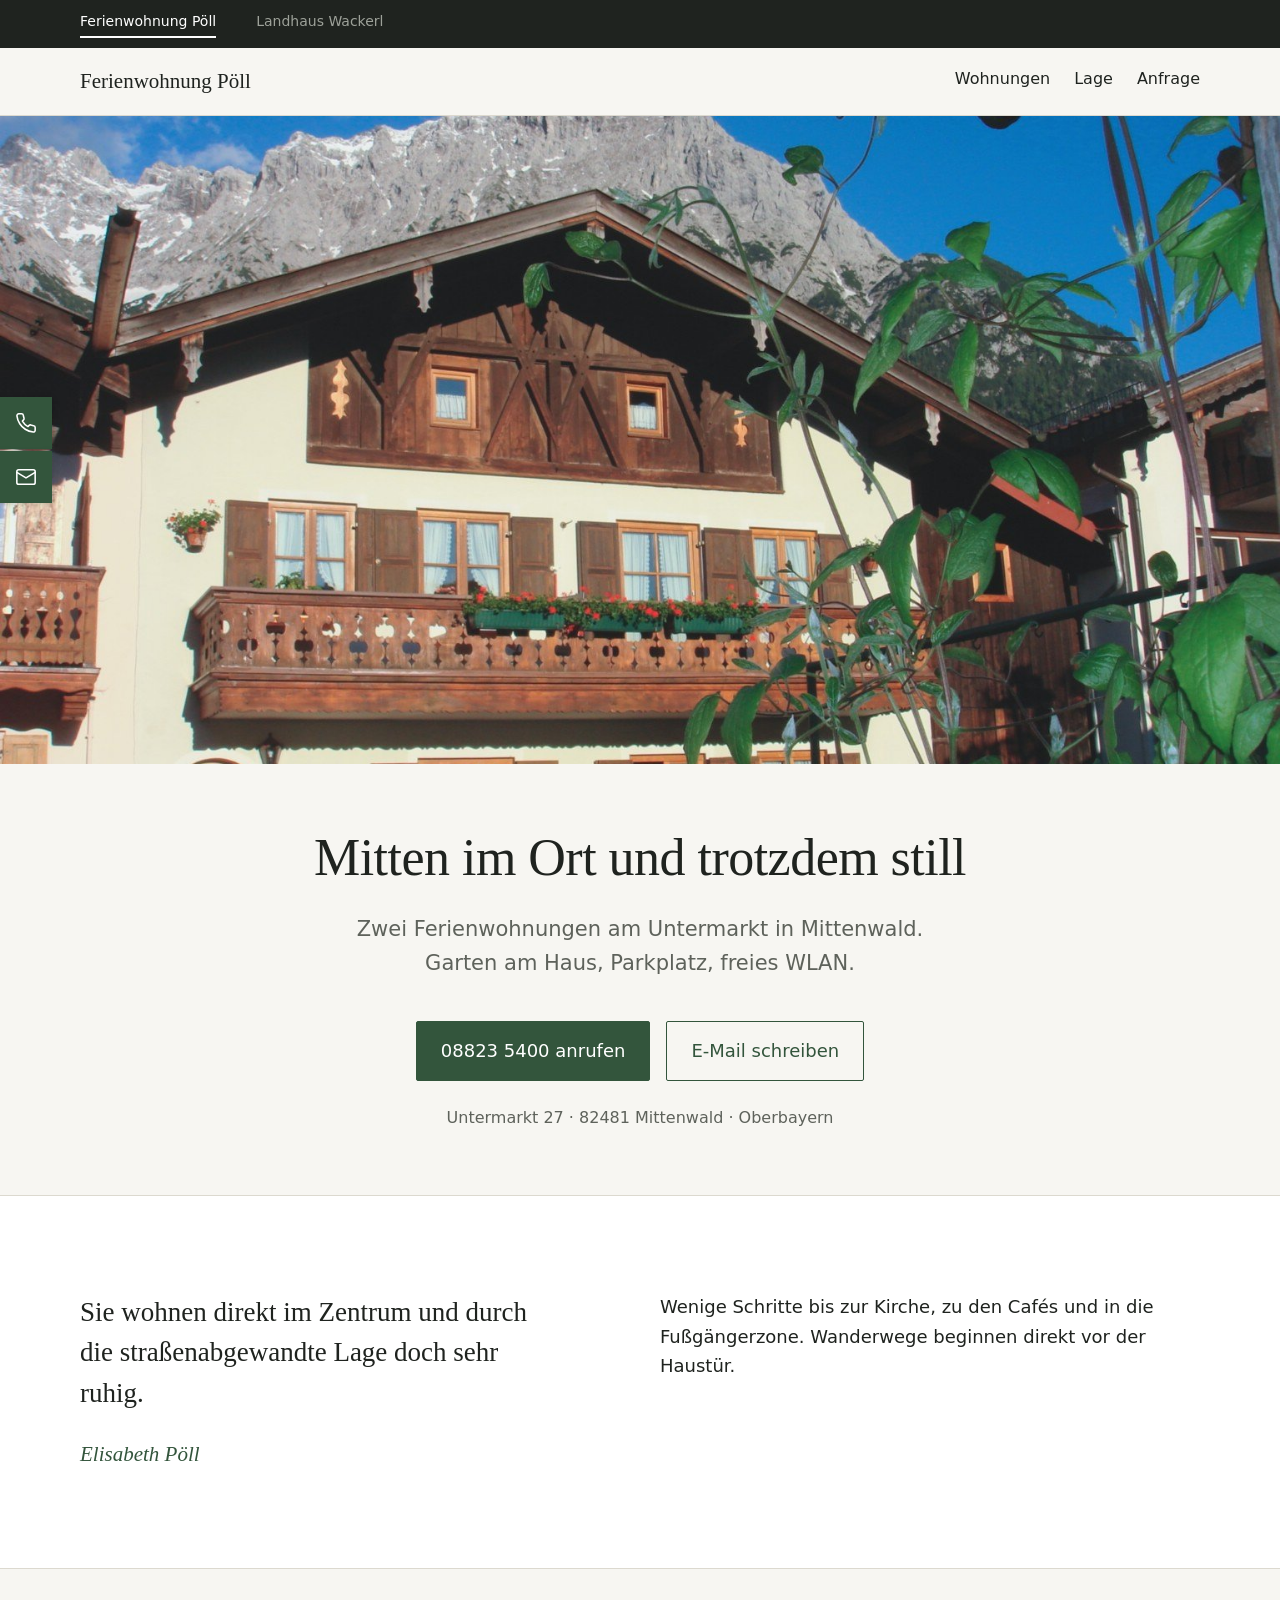
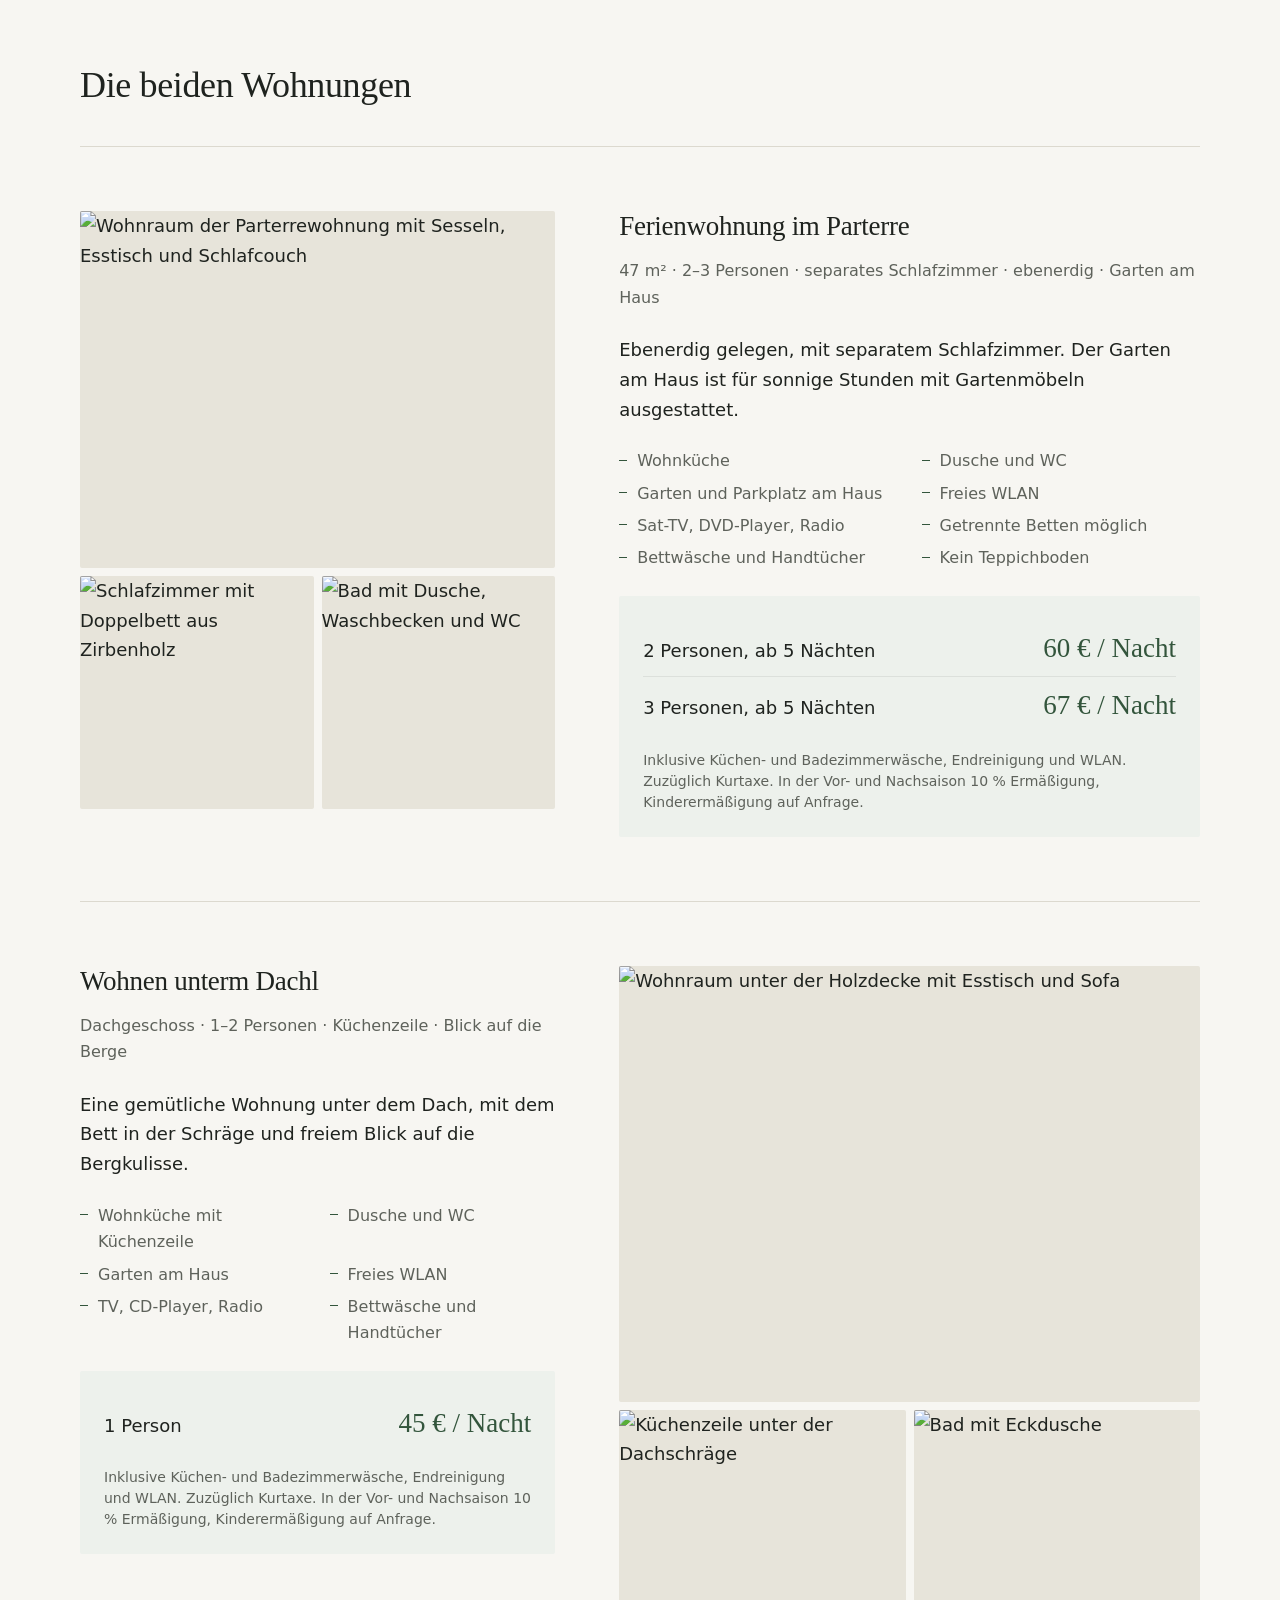
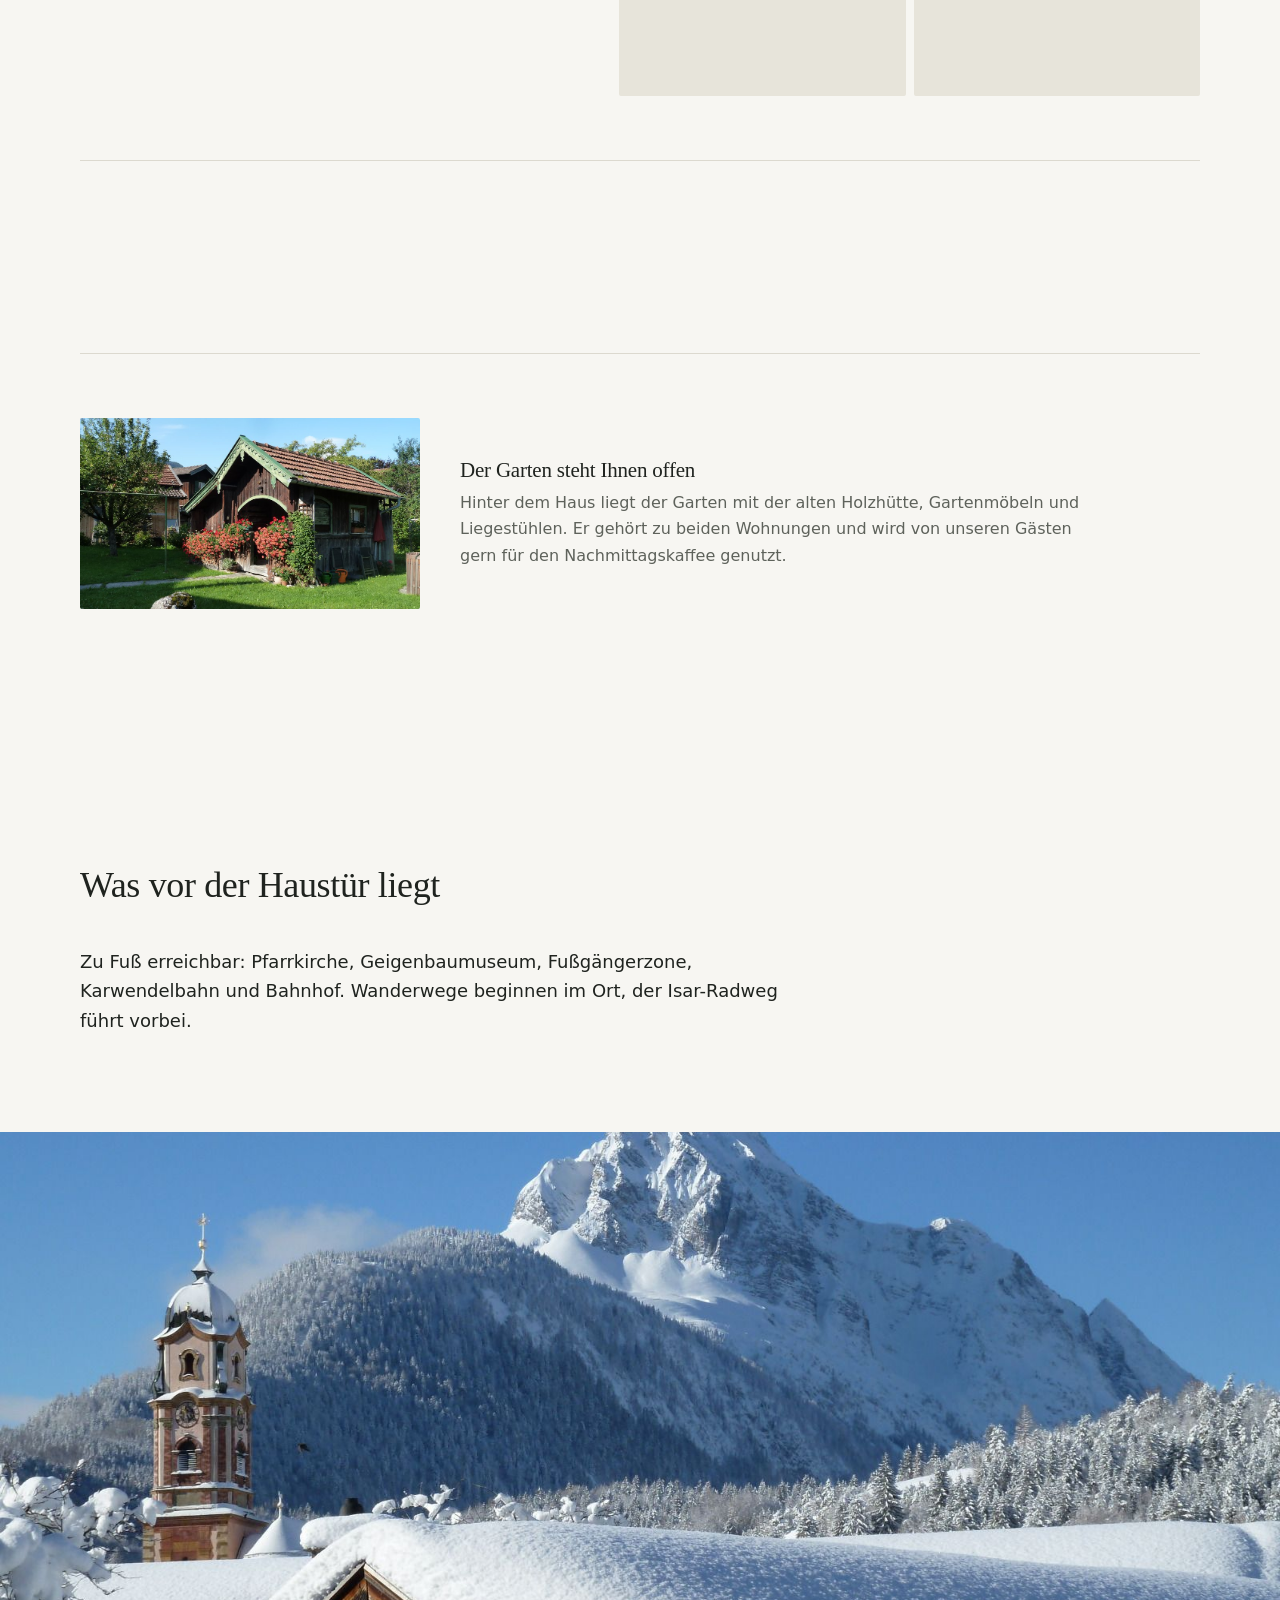
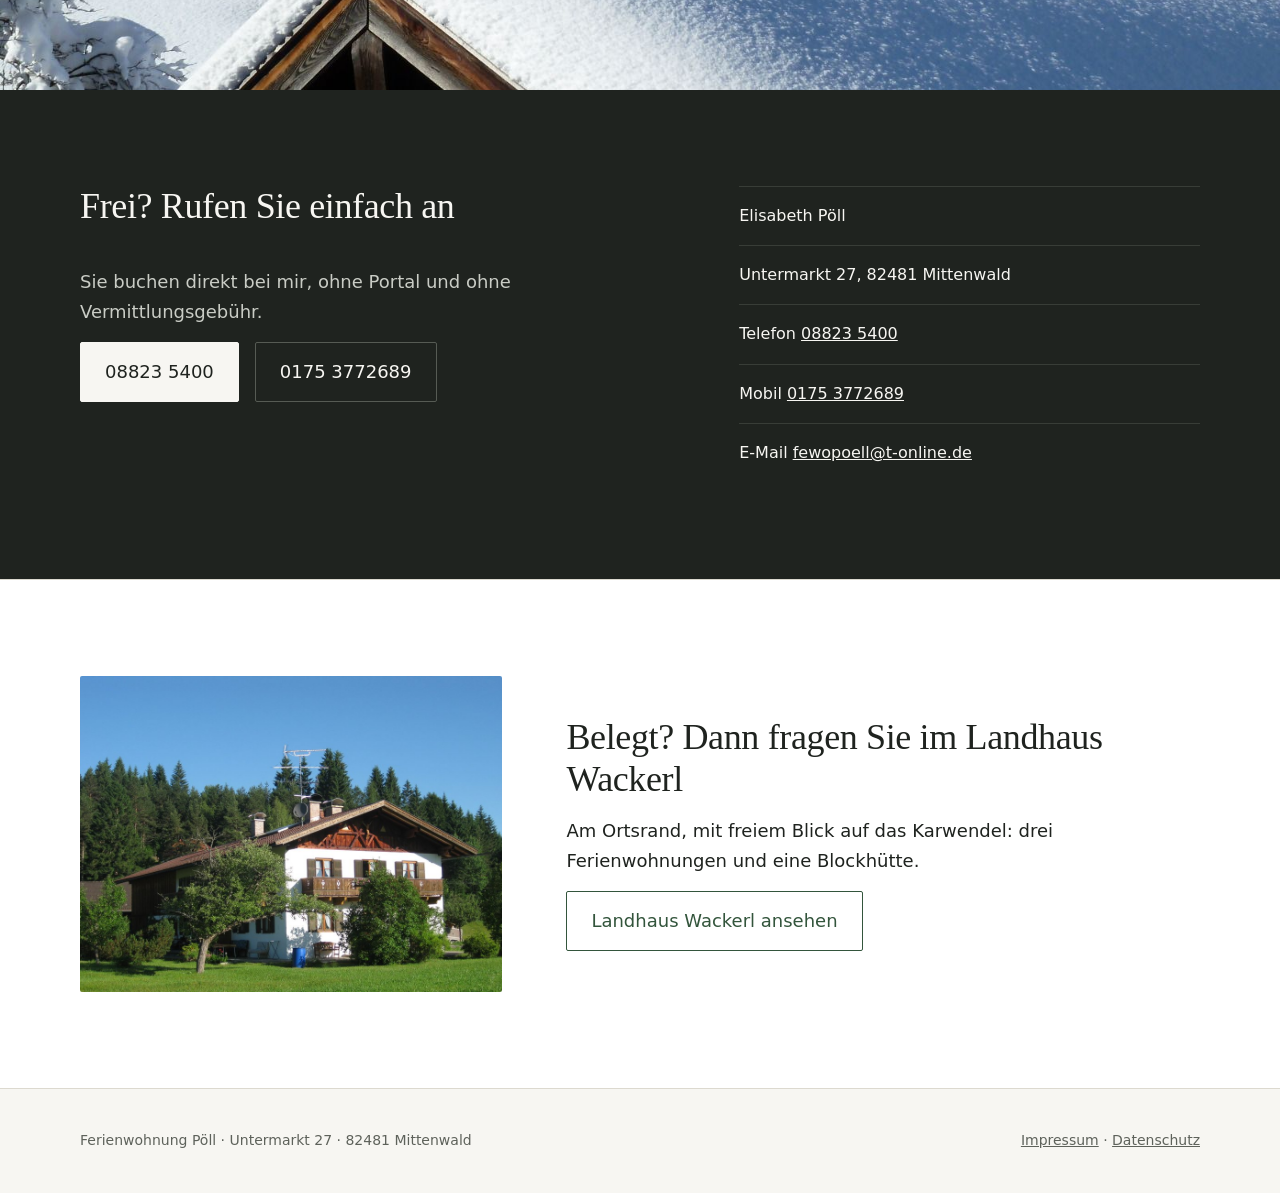
==== commit 8bc7fd97: "Add files via upload" ====
--- a/index.html
+++ b/index.html
@@ -100,7 +100,7 @@
 
 <!-- ===== Auftakt ===== -->
 <figure class="buehne">
-  <img src="bilder/haus-poell.jpg" alt="Der geschnitzte Giebel des Hauses am Untermarkt, dahinter die Wände des Karwendels" fetchpriority="high">
+  <img src="bilder/haus-poell.jpg" alt="Das Haus am Untermarkt mit Blumenbalkon, dahinter die Wände des Karwendels" fetchpriority="high">
 </figure>
 
 <section class="auftakt inhalt">
